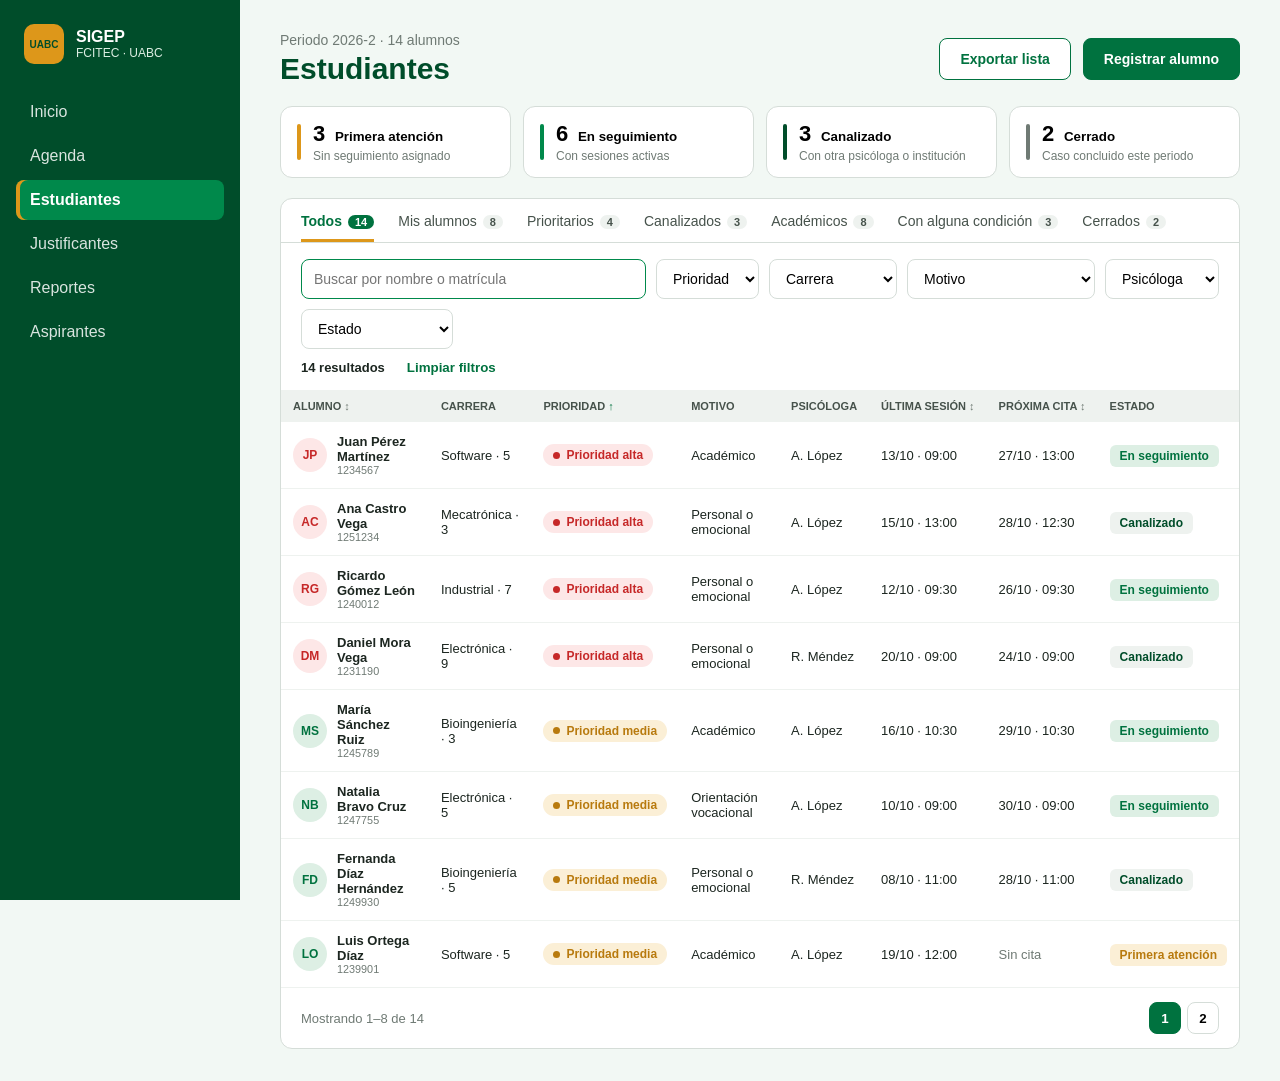
==== frontend/estudiantes/estudiantes.html @ 0ebf7f11 "reorganiza carpetas en minusculas, agrega pagina de estudiantes y datos de prueba" ====
<!DOCTYPE html>
<html lang="es">
<head>
  <meta charset="UTF-8">
  <meta name="viewport" content="width=device-width, initial-scale=1.0">
  <title>Estudiantes | SIGEP</title>
  <link rel="stylesheet" href="estudiantes.css">
  <script src="mock-estudiantes.js" defer></script>
  <script src="estudiantes.js" defer></script>
</head>
<body>
  <!-- Sidebar -->
  <nav class="sidebar" aria-label="Navegación principal">
    <div class="sidebar__brand">
      <div class="sidebar__logo">UABC</div>
      <div>
        <strong>SIGEP</strong>
        <span>FCITEC · UABC</span>
      </div>
    </div>
    <a class="nav-item" href="#">Inicio</a>
    <a class="nav-item" href="#">Agenda</a>
    <a class="nav-item nav-item--active" href="estudiantes.html" aria-current="page">Estudiantes</a>
    <a class="nav-item" href="#">Justificantes</a>
    <a class="nav-item" href="#">Reportes</a>
    <a class="nav-item" href="#">Aspirantes</a>
  </nav>

  <main class="main">
    <!-- Header -->
    <header class="page-header">
      <div>
        <p class="page-header__eyebrow">Periodo 2026-2 · <span id="total-students">0</span> alumnos</p>
        <h1>Estudiantes</h1>
      </div>
      <div class="page-header__actions">
        <button class="btn btn--secondary" type="button" id="export-button">Exportar lista</button>
        <button class="btn btn--primary" type="button" id="register-button">Registrar alumno</button>
      </div>
    </header>

    <!-- Workflow: one card per case status, also works as a filter -->
    <section class="workflow" id="workflow" aria-label="Flujo de trabajo"></section>

    <section class="card">
      <!-- Saved views -->
      <div class="tabs" id="tabs" role="tablist"></div>

      <!-- Search and filters -->
      <div class="toolbar">
        <div class="search">
          <label class="sr-only" for="search">Buscar por nombre o matrícula</label>
          <input id="search" type="search" placeholder="Buscar por nombre o matrícula">
        </div>
        <select id="filter-priority" aria-label="Prioridad">
          <option value="">Prioridad</option>
          <option value="high">Alta</option>
          <option value="medium">Media</option>
          <option value="stable">Estable</option>
        </select>
        <select id="filter-program" aria-label="Carrera"><option value="">Carrera</option></select>
        <select id="filter-reason" aria-label="Motivo"><option value="">Motivo</option></select>
        <select id="filter-psychologist" aria-label="Psicóloga"><option value="">Psicóloga</option></select>
        <select id="filter-status" aria-label="Estado">
          <option value="">Estado</option>
          <option value="first_attention">Primera atención</option>
          <option value="follow_up">En seguimiento</option>
          <option value="referred">Canalizado</option>
          <option value="closed">Cerrado</option>
        </select>
      </div>

      <!-- Active filters -->
      <div class="active-filters">
        <strong id="results-count">0 resultados</strong>
        <div id="filter-chips"></div>
        <button class="link-button" type="button" id="clear-filters">Limpiar filtros</button>
      </div>

      <!-- Table -->
      <div class="table-wrapper">
        <table class="students-table">
          <thead>
            <tr>
              <th><button type="button" class="sort" data-sort="name">Alumno</button></th>
              <th>Carrera</th>
              <th><button type="button" class="sort" data-sort="priority">Prioridad</button></th>
              <th>Motivo</th>
              <th>Psicóloga</th>
              <th><button type="button" class="sort" data-sort="lastSession">Última sesión</button></th>
              <th><button type="button" class="sort" data-sort="nextAppointment">Próxima cita</button></th>
              <th>Estado</th>
            </tr>
          </thead>
          <tbody id="students-body"></tbody>
        </table>
      </div>

      <!-- Pagination -->
      <div class="pagination">
        <span id="page-info"></span>
        <div id="page-buttons"></div>
      </div>
    </section>
  </main>

  <!-- Register student modal (HU-02) -->
  <dialog class="modal" id="register-modal" aria-labelledby="register-title">
    <form id="register-form" novalidate>
      <div class="modal__header">
        <div>
          <h2 id="register-title">Registrar alumno</h2>
          <p>Los campos con * son obligatorios.</p>
        </div>
        <button class="modal__close" type="button" data-close aria-label="Cerrar">×</button>
      </div>
      <div class="modal__body">
        <div class="form-row">
          <div class="field">
            <label for="enrollment">Matrícula *</label>
            <input id="enrollment" name="enrollment" inputmode="numeric" maxlength="10" required>
          </div>
          <div class="field">
            <label for="sex">Sexo *</label>
            <select id="sex" name="sex" required>
              <option value="">Selecciona</option>
              <option value="F">Femenino</option>
              <option value="M">Masculino</option>
              <option value="NB">No binario</option>
            </select>
          </div>
        </div>
        <div class="field">
          <label for="fullName">Nombre completo *</label>
          <input id="fullName" name="fullName" maxlength="150" required>
        </div>
        <div class="form-row">
          <div class="field">
            <label for="program">Carrera *</label>
            <select id="program" name="program" required></select>
          </div>
          <div class="field">
            <label for="semester">Semestre *</label>
            <input id="semester" name="semester" type="number" min="1" max="12" required>
          </div>
        </div>
        <div class="form-row">
          <div class="field">
            <label for="reason">Motivo de atención *</label>
            <select id="reason" name="reason" required></select>
          </div>
          <div class="field">
            <label for="psychologist">Psicóloga *</label>
            <select id="psychologist" name="psychologist" required></select>
          </div>
        </div>
        <p class="form-error" id="form-error" role="alert" hidden></p>
      </div>
      <div class="modal__footer">
        <button class="btn btn--secondary" type="button" data-close>Cancelar</button>
        <button class="btn btn--primary" type="submit">Guardar alumno</button>
      </div>
    </form>
  </dialog>
</body>
</html>
---- frontend/estudiantes/estudiantes.css ----
/* ===== Design tokens (same colors as the Figma prototype) ===== */
:root {
  --green-900: #004d2a;
  --green-700: #00723f;
  --green-600: #00894b;
  --green-100: #ddefe4;
  --green-50: #f2f8f4;
  --gold-600: #b87a0e;
  --gold-500: #dd971a;
  --gold-100: #fbefd6;
  --red-600: #c62828;
  --red-100: #fde7e7;
  --gray-900: #1c2620;
  --gray-700: #46524b;
  --gray-500: #6f7a74;
  --gray-300: #d5ddd8;
  --gray-100: #eef2ef;
  --white: #ffffff;
  --radius: 8px;
  font-family: Arial, Helvetica, sans-serif;
  color: var(--gray-900);
}

* { box-sizing: border-box; }
body { margin: 0; background: var(--green-50); }
h1 { margin: 0; font-size: 30px; color: var(--green-900); }
h2 { margin: 0; font-size: 20px; color: var(--green-900); }
.sr-only { position: absolute; width: 1px; height: 1px; overflow: hidden; clip: rect(0 0 0 0); }
:focus-visible { outline: 3px solid var(--gold-500); outline-offset: 2px; }

/* ===== Sidebar ===== */
.sidebar {
  position: fixed; inset: 0 auto 0 0; width: 240px;
  display: flex; flex-direction: column; gap: 4px;
  padding: 24px 16px; background: var(--green-900);
}
.sidebar__brand { display: flex; align-items: center; gap: 12px; padding: 0 8px 24px; color: var(--white); }
.sidebar__brand span { display: block; font-size: 12px; color: var(--green-100); }
.sidebar__logo { width: 40px; height: 40px; border-radius: 10px; background: var(--gold-500); color: var(--green-900); display: grid; place-items: center; font-size: 10px; font-weight: bold; }
.nav-item { padding: 11px 14px; border-radius: var(--radius); color: var(--white); text-decoration: none; opacity: 0.85; }
.nav-item:hover { background: var(--green-700); opacity: 1; }
.nav-item--active { background: var(--green-600); opacity: 1; font-weight: bold; box-shadow: inset 4px 0 0 var(--gold-500); }

/* ===== Layout ===== */
.main { margin-left: 240px; padding: 32px 40px; display: flex; flex-direction: column; gap: 20px; }
.page-header { display: flex; justify-content: space-between; align-items: center; gap: 16px; flex-wrap: wrap; }
.page-header__eyebrow { margin: 0 0 4px; color: var(--gray-500); font-size: 14px; }
.page-header__actions { display: flex; gap: 12px; }
.card { background: var(--white); border: 1px solid var(--gray-300); border-radius: 12px; overflow: hidden; }

/* ===== Buttons ===== */
.btn { min-height: 42px; padding: 0 20px; border-radius: var(--radius); border: 1.5px solid var(--green-700); font-weight: bold; font-size: 14px; cursor: pointer; }
.btn--primary { background: var(--green-700); color: var(--white); }
.btn--primary:hover { background: var(--green-900); }
.btn--secondary { background: var(--white); color: var(--green-700); }
.btn--secondary:hover { background: var(--green-100); }
.link-button { border: 0; background: none; color: var(--green-700); font-weight: bold; cursor: pointer; }

/* ===== Workflow cards ===== */
.workflow { display: grid; grid-template-columns: repeat(4, 1fr); gap: 12px; }
.workflow-card {
  display: flex; align-items: center; gap: 12px; padding: 14px 16px; text-align: left;
  background: var(--white); border: 1px solid var(--gray-300); border-radius: 12px; cursor: pointer;
}
.workflow-card[aria-pressed="true"] { background: var(--green-100); border: 2px solid var(--green-600); }
.workflow-card__bar { width: 4px; height: 36px; border-radius: 2px; }
.workflow-card__count { font-size: 22px; font-weight: bold; margin-right: 6px; }
.workflow-card__label { font-weight: bold; }
.workflow-card small { display: block; color: var(--gray-500); font-size: 12px; margin-top: 2px; }

/* ===== Tabs ===== */
.tabs { display: flex; gap: 24px; padding: 14px 20px 0; border-bottom: 1px solid var(--gray-300); overflow-x: auto; }
.tab { padding: 0 0 10px; border: 0; border-bottom: 3px solid transparent; background: none; color: var(--gray-700); font-size: 14px; cursor: pointer; white-space: nowrap; }
.tab[aria-selected="true"] { color: var(--green-700); font-weight: bold; border-bottom-color: var(--gold-500); }
.tab__count { margin-left: 6px; padding: 1px 7px; border-radius: 999px; background: var(--gray-100); font-size: 11px; font-weight: bold; }
.tab[aria-selected="true"] .tab__count { background: var(--green-700); color: var(--white); }

/* ===== Toolbar and filters ===== */
.toolbar { display: flex; flex-wrap: wrap; gap: 10px; padding: 16px 20px 10px; }
.search { flex: 1 1 260px; }
.search input, .toolbar select { width: 100%; min-height: 40px; padding: 8px 12px; border: 1px solid var(--gray-300); border-radius: var(--radius); font-size: 14px; background: var(--white); }
.search input { border-color: var(--green-600); }
.toolbar select { width: auto; }
.toolbar select.is-active { background: var(--green-100); border-color: var(--green-600); font-weight: bold; }
.active-filters { display: flex; flex-wrap: wrap; align-items: center; gap: 8px; padding: 0 20px 14px; font-size: 13px; }
#filter-chips { display: flex; flex-wrap: wrap; gap: 8px; }
.chip { display: inline-flex; align-items: center; gap: 6px; padding: 4px 8px 4px 10px; border: 0; border-radius: 999px; background: var(--green-100); color: var(--green-900); font-size: 12px; cursor: pointer; }

/* ===== Table ===== */
.table-wrapper { overflow-x: auto; }
.students-table { width: 100%; border-collapse: collapse; font-size: 13px; }
.students-table th { padding: 10px 12px; background: var(--gray-100); color: var(--gray-700); font-size: 11px; text-align: left; text-transform: uppercase; white-space: nowrap; }
.students-table td { padding: 12px; border-bottom: 1px solid var(--gray-100); vertical-align: middle; }
.students-table tbody tr { cursor: pointer; }
.students-table tbody tr:hover { background: var(--green-50); }
.sort { border: 0; background: none; padding: 0; font: inherit; color: inherit; text-transform: inherit; cursor: pointer; }
.sort::after { content: " ↕"; color: var(--gray-500); }
.sort[data-direction="asc"]::after { content: " ↑"; color: var(--green-700); }
.sort[data-direction="desc"]::after { content: " ↓"; color: var(--green-700); }

.student-cell { display: flex; align-items: center; gap: 10px; }
.avatar { width: 34px; height: 34px; flex-shrink: 0; border-radius: 50%; display: grid; place-items: center; font-weight: bold; font-size: 12px; background: var(--green-100); color: var(--green-700); }
.avatar--high { background: var(--red-100); color: var(--red-600); }
.student-cell small { display: block; color: var(--gray-500); }
.muted { color: var(--gray-500); }
.empty-row td { text-align: center; padding: 32px; color: var(--gray-500); cursor: default; }

/* Badges: color + text, never color alone */
.badge { display: inline-flex; align-items: center; gap: 6px; padding: 4px 10px; border-radius: 999px; font-size: 12px; font-weight: bold; white-space: nowrap; }
.badge::before { content: ""; width: 7px; height: 7px; border-radius: 50%; background: currentColor; }
.badge--high { background: var(--red-100); color: var(--red-600); }
.badge--medium { background: var(--gold-100); color: var(--gold-600); }
.badge--stable { background: var(--green-100); color: var(--green-700); }
.status { padding: 4px 10px; border-radius: 6px; font-size: 12px; font-weight: bold; white-space: nowrap; }
.status--first_attention { background: var(--gold-100); color: var(--gold-600); }
.status--follow_up { background: var(--green-100); color: var(--green-700); }
.status--referred { background: var(--gray-100); color: var(--green-900); }
.status--closed { background: var(--gray-100); color: var(--gray-500); }

/* ===== Pagination ===== */
.pagination { display: flex; justify-content: space-between; align-items: center; padding: 14px 20px; font-size: 13px; color: var(--gray-500); }
#page-buttons { display: flex; gap: 6px; }
.page-button { width: 32px; height: 32px; border: 1px solid var(--gray-300); border-radius: var(--radius); background: var(--white); cursor: pointer; font-weight: bold; }
.page-button[aria-current="page"] { background: var(--green-700); border-color: var(--green-700); color: var(--white); }

/* ===== Modal ===== */
.modal { width: min(560px, calc(100% - 32px)); padding: 0; border: 0; border-radius: 16px; }
.modal::backdrop { background: rgba(13, 31, 20, 0.5); }
.modal__header { display: flex; justify-content: space-between; padding: 24px 24px 12px; }
.modal__header p { margin: 4px 0 0; color: var(--gray-500); font-size: 13px; }
.modal__close { border: 0; background: none; font-size: 24px; cursor: pointer; color: var(--gray-500); }
.modal__body { display: flex; flex-direction: column; gap: 14px; padding: 0 24px 20px; }
.modal__footer { display: flex; justify-content: flex-end; gap: 12px; padding: 16px 24px; background: var(--gray-100); }
.form-row { display: grid; grid-template-columns: 1fr 1fr; gap: 12px; }
.field { display: flex; flex-direction: column; gap: 6px; }
.field label { font-size: 13px; font-weight: bold; color: var(--gray-700); }
.field input, .field select { min-height: 42px; padding: 8px 12px; border: 1px solid var(--gray-300); border-radius: var(--radius); font-size: 14px; }
.field--error input, .field--error select { border-color: var(--red-600); }
.form-error { margin: 0; padding: 10px 12px; border-radius: var(--radius); background: var(--red-100); color: var(--red-600); font-size: 13px; }

/* ===== Small screens ===== */
@media (max-width: 1000px) {
  .workflow { grid-template-columns: repeat(2, 1fr); }
}
@media (max-width: 800px) {
  .sidebar { position: static; width: auto; flex-direction: row; flex-wrap: wrap; }
  .sidebar__brand { display: none; }
  .main { margin-left: 0; padding: 20px 16px; }
  .form-row { grid-template-columns: 1fr; }
}
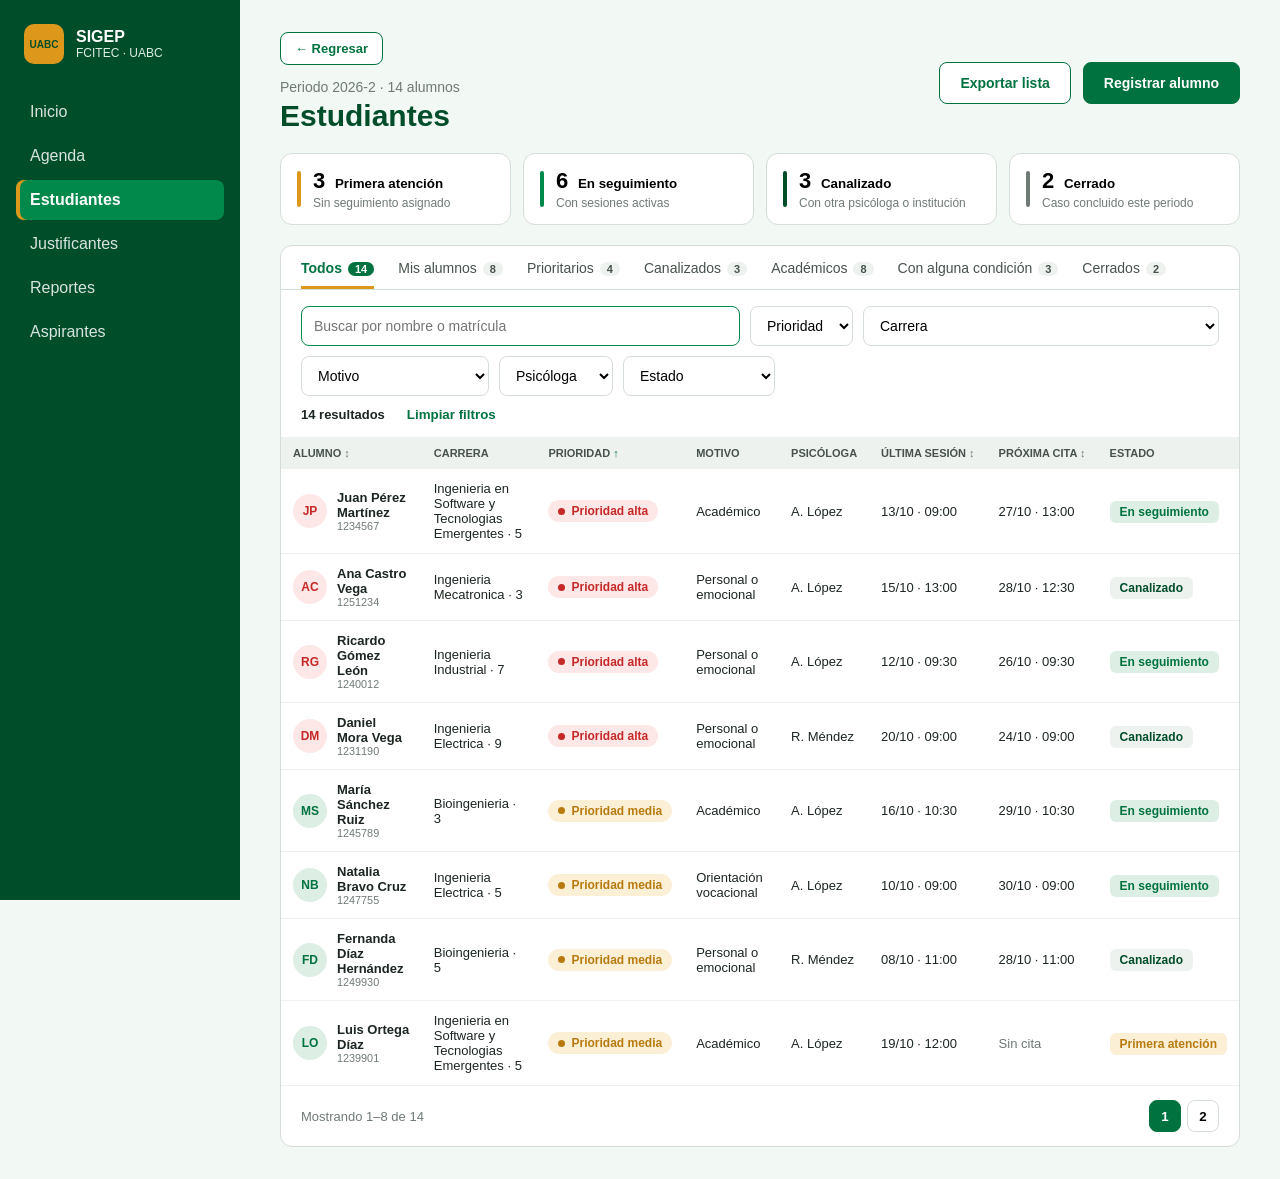
==== commit 394c8c83: "Se agrego la creacion de cuenta y se modificaron validaciones de los campos del registro" ====
--- a/frontend/estudiantes/estudiantes.html
+++ b/frontend/estudiantes/estudiantes.html
@@ -5,7 +5,9 @@
   <meta name="viewport" content="width=device-width, initial-scale=1.0">
   <title>Estudiantes | SIGEP</title>
   <link rel="stylesheet" href="estudiantes.css">
+  <link rel="stylesheet" href="../shared/validation.css">
   <script src="mock-estudiantes.js" defer></script>
+  <script src="../shared/validation.js" defer></script>
   <script src="estudiantes.js" defer></script>
 </head>
 <body>
@@ -30,6 +32,7 @@
     <!-- Header -->
     <header class="page-header">
       <div>
+        <a class="btn-back" href="../login/access.php">← Regresar</a>
         <p class="page-header__eyebrow">Periodo 2026-2 · <span id="total-students">0</span> alumnos</p>
         <h1>Estudiantes</h1>
       </div>
@@ -118,7 +121,7 @@
         <div class="form-row">
           <div class="field">
             <label for="enrollment">Matrícula *</label>
-            <input id="enrollment" name="enrollment" inputmode="numeric" maxlength="10" required>
+            <input id="enrollment" name="enrollment" required placeholder="Ej. 1270021">
           </div>
           <div class="field">
             <label for="sex">Sexo *</label>
--- a/frontend/shared/validation.css
+++ b/frontend/shared/validation.css
@@ -0,0 +1,45 @@
+/* Estilos compartidos para mensajes de validación (aspirantes, citas, estudiantes) */
+.field-error {
+  margin: 6px 0 0;
+  padding: 0;
+  color: #c62828;
+  font-size: 12.5px;
+  line-height: 1.4;
+  font-weight: 600;
+  text-align: left;
+}
+
+.field-error:empty {
+  display: none;
+}
+
+.field>.field-error {
+  margin: 0;
+}
+
+.input-invalid,
+.input-invalid:focus {
+  border-color: #c62828 !important;
+  background-color: #fff8f8 !important;
+}
+
+/* Botón de regresar reutilizable */
+.btn-back {
+  display: inline-flex;
+  align-items: center;
+  gap: 6px;
+  margin-bottom: 14px;
+  padding: 8px 14px;
+  border: 1px solid #00733f;
+  border-radius: 8px;
+  background: #fff;
+  color: #00733f;
+  font-size: 13px;
+  font-weight: bold;
+  text-decoration: none;
+  cursor: pointer;
+}
+
+.btn-back:hover {
+  background: #e3f6ea;
+}
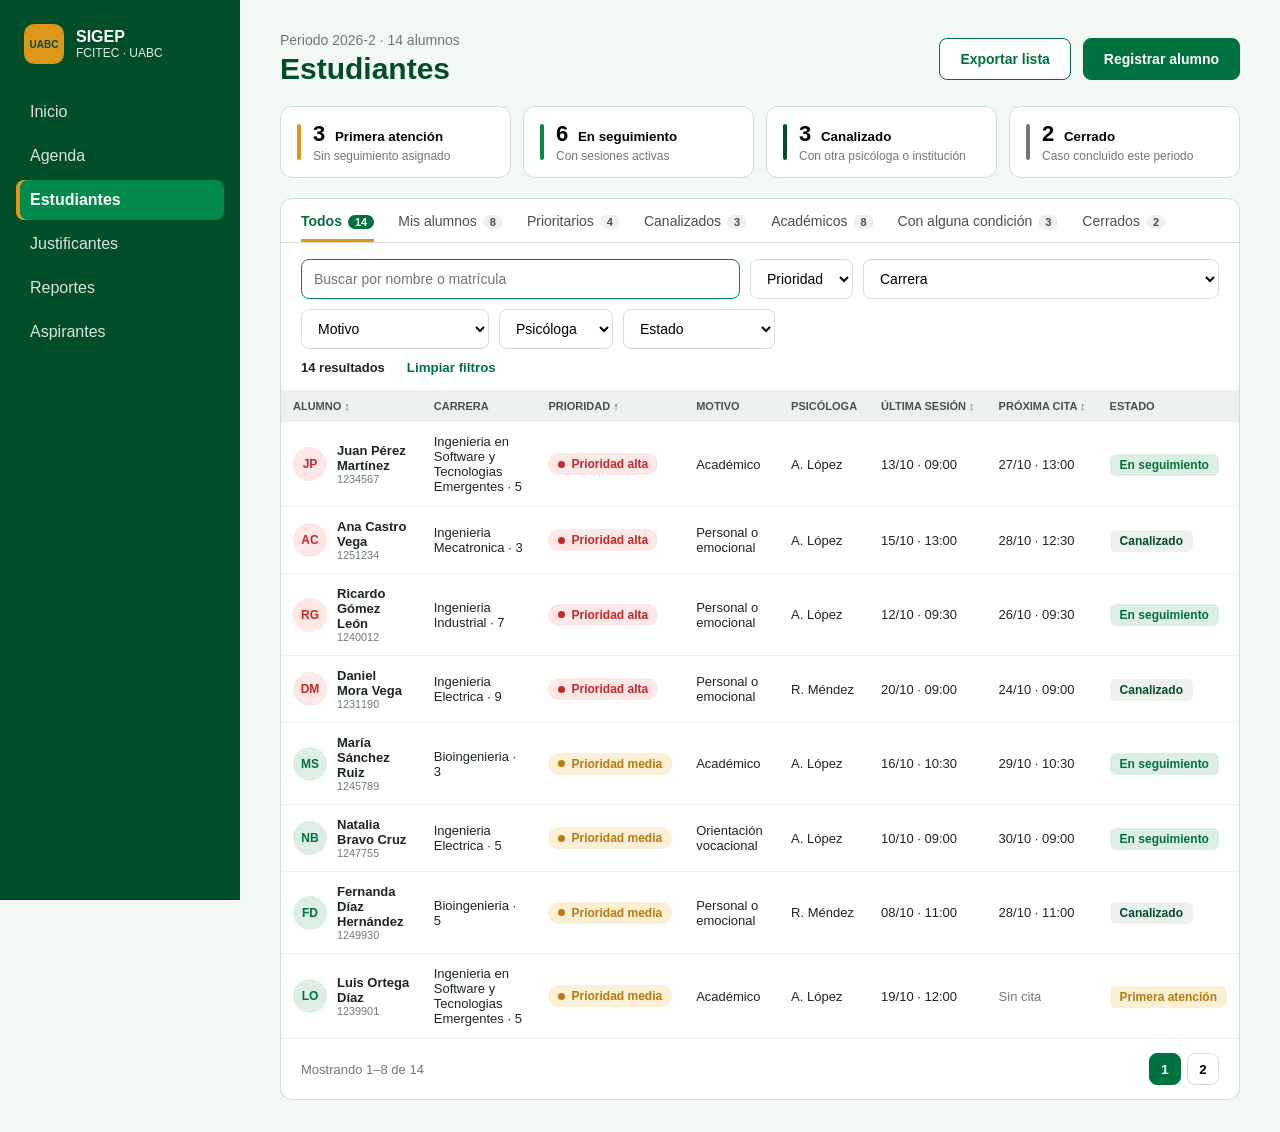
==== commit e04f1132: "feat(inicio): estilos del panel con paleta de estudiantes y navegacion entre paginas" ====
--- a/frontend/estudiantes/estudiantes.html
+++ b/frontend/estudiantes/estudiantes.html
@@ -20,7 +20,7 @@
         <span>FCITEC · UABC</span>
       </div>
     </div>
-    <a class="nav-item" href="#">Inicio</a>
+    <a class="nav-item" href="../inicio/inicio.html">Inicio</a>
     <a class="nav-item" href="#">Agenda</a>
     <a class="nav-item nav-item--active" href="estudiantes.html" aria-current="page">Estudiantes</a>
     <a class="nav-item" href="#">Justificantes</a>
@@ -32,7 +32,6 @@
     <!-- Header -->
     <header class="page-header">
       <div>
-        <a class="btn-back" href="../login/access.php">← Regresar</a>
         <p class="page-header__eyebrow">Periodo 2026-2 · <span id="total-students">0</span> alumnos</p>
         <h1>Estudiantes</h1>
       </div>
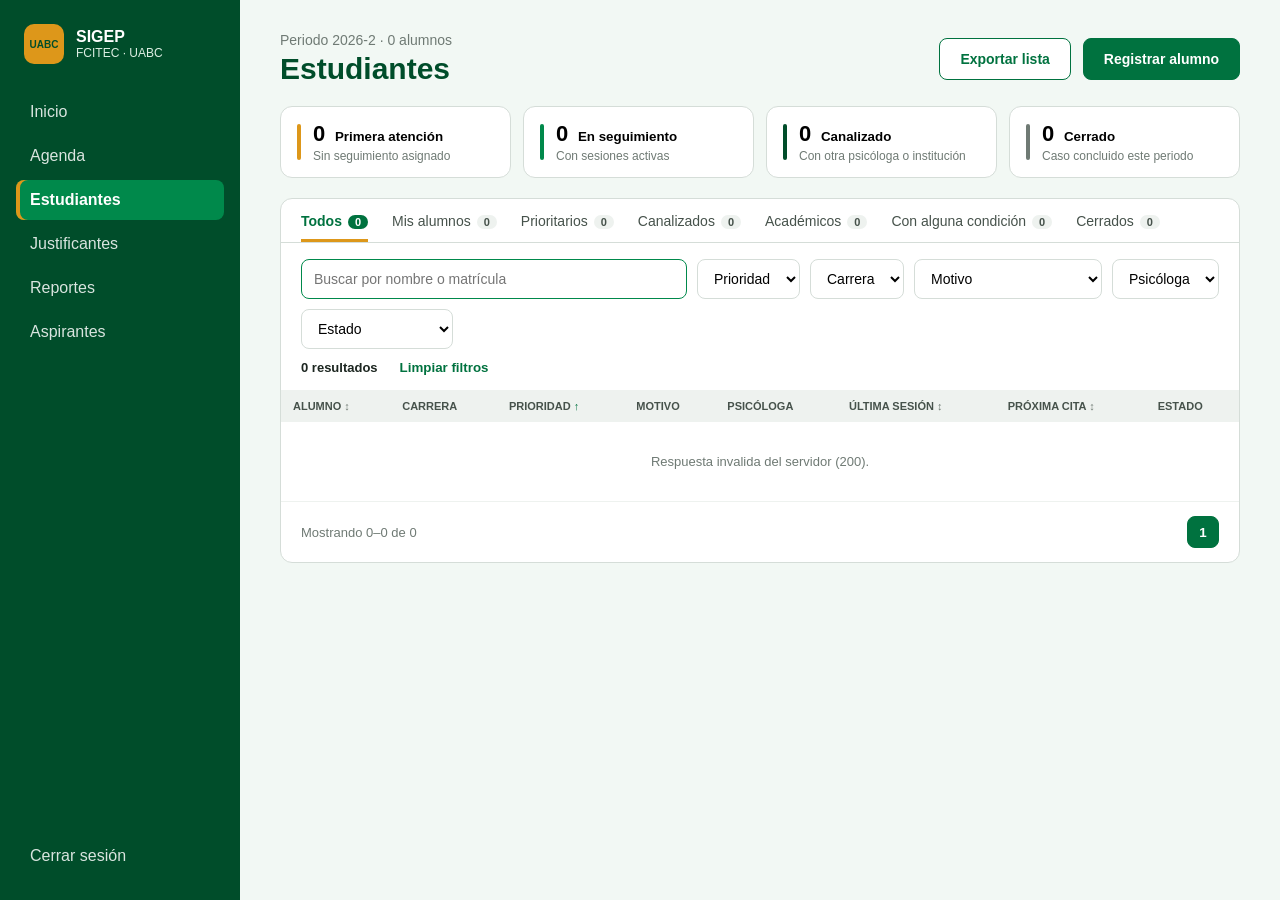
==== commit 2f54e44f: "feat: panel de inicio y estudiantes conectados a la base de datos" ====
--- a/frontend/estudiantes/estudiantes.html
+++ b/frontend/estudiantes/estudiantes.html
@@ -6,9 +6,9 @@
   <title>Estudiantes | SIGEP</title>
   <link rel="stylesheet" href="estudiantes.css">
   <link rel="stylesheet" href="../shared/validation.css">
-  <script src="mock-estudiantes.js" defer></script>
+  <script src="../shared/api.js" defer></script>
   <script src="../shared/validation.js" defer></script>
-  <script src="estudiantes.js" defer></script>
+  <script src="estudiantes.js?v=4" defer></script>
 </head>
 <body>
   <!-- Sidebar -->
@@ -25,7 +25,8 @@
     <a class="nav-item nav-item--active" href="estudiantes.html" aria-current="page">Estudiantes</a>
     <a class="nav-item" href="#">Justificantes</a>
     <a class="nav-item" href="#">Reportes</a>
-    <a class="nav-item" href="#">Aspirantes</a>
+    <a class="nav-item" href="../aspirantes/aspirantes.html">Aspirantes</a>
+    <a class="nav-item nav-item--logout" href="../../backend/admin_logout.php">Cerrar sesi&oacute;n</a>
   </nav>
 
   <main class="main">
@@ -134,7 +135,17 @@
         </div>
         <div class="field">
           <label for="fullName">Nombre completo *</label>
-          <input id="fullName" name="fullName" maxlength="150" required>
+          <input id="fullName" name="fullName" maxlength="150" required placeholder="Nombre(s) y apellidos">
+        </div>
+        <div class="form-row">
+          <div class="field">
+            <label for="email">Correo institucional *</label>
+            <input id="email" name="email" type="email" maxlength="150" required placeholder="nombre@uabc.edu.mx">
+          </div>
+          <div class="field">
+            <label for="phone">Teléfono (10 dígitos) *</label>
+            <input id="phone" name="phone" type="tel" required placeholder="Ej. 6641234567" autocomplete="tel">
+          </div>
         </div>
         <div class="form-row">
           <div class="field">
--- a/frontend/estudiantes/estudiantes.css
+++ b/frontend/estudiantes/estudiantes.css
@@ -147,4 +147,10 @@
   .sidebar__brand { display: none; }
   .main { margin-left: 0; padding: 20px 16px; }
   .form-row { grid-template-columns: 1fr; }
+}
+
+
+/* Cerrar sesion queda al fondo del menu lateral */
+.nav-item--logout {
+  margin-top: auto;
 }
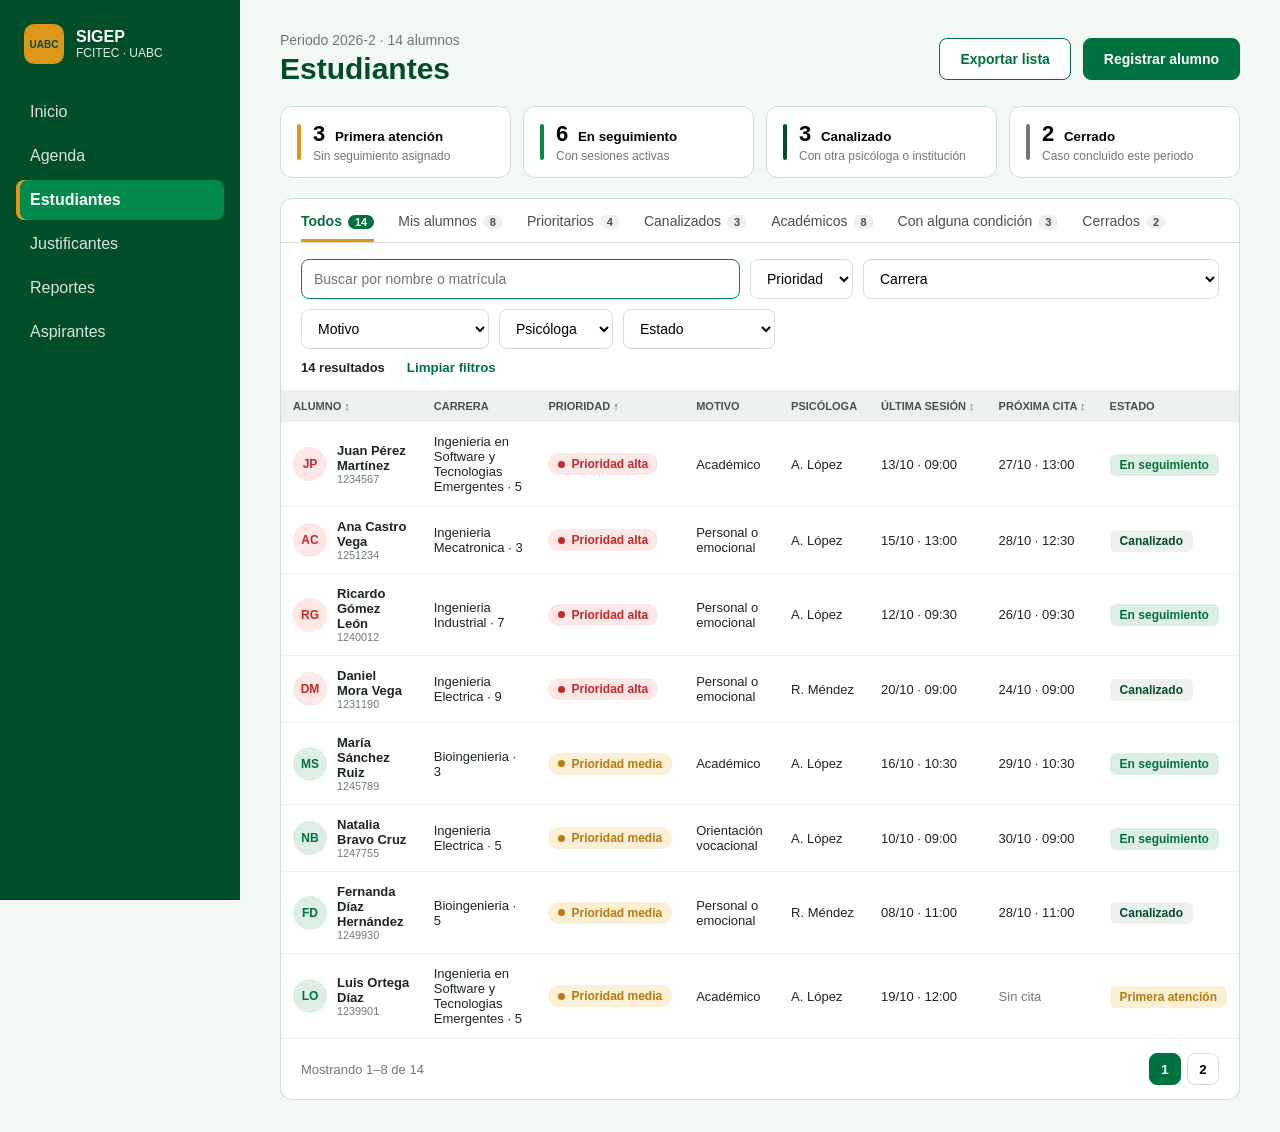
==== commit 417f15da: "Correcion de datos" ====
--- a/frontend/estudiantes/estudiantes.html
+++ b/frontend/estudiantes/estudiantes.html
@@ -6,9 +6,9 @@
   <title>Estudiantes | SIGEP</title>
   <link rel="stylesheet" href="estudiantes.css">
   <link rel="stylesheet" href="../shared/validation.css">
-  <script src="../shared/api.js" defer></script>
+  <script src="mock-estudiantes.js" defer></script>
   <script src="../shared/validation.js" defer></script>
-  <script src="estudiantes.js?v=4" defer></script>
+  <script src="estudiantes.js" defer></script>
 </head>
 <body>
   <!-- Sidebar -->
@@ -25,8 +25,7 @@
     <a class="nav-item nav-item--active" href="estudiantes.html" aria-current="page">Estudiantes</a>
     <a class="nav-item" href="#">Justificantes</a>
     <a class="nav-item" href="#">Reportes</a>
-    <a class="nav-item" href="../aspirantes/aspirantes.html">Aspirantes</a>
-    <a class="nav-item nav-item--logout" href="../../backend/admin_logout.php">Cerrar sesi&oacute;n</a>
+    <a class="nav-item" href="#">Aspirantes</a>
   </nav>
 
   <main class="main">
@@ -135,17 +134,7 @@
         </div>
         <div class="field">
           <label for="fullName">Nombre completo *</label>
-          <input id="fullName" name="fullName" maxlength="150" required placeholder="Nombre(s) y apellidos">
-        </div>
-        <div class="form-row">
-          <div class="field">
-            <label for="email">Correo institucional *</label>
-            <input id="email" name="email" type="email" maxlength="150" required placeholder="nombre@uabc.edu.mx">
-          </div>
-          <div class="field">
-            <label for="phone">Teléfono (10 dígitos) *</label>
-            <input id="phone" name="phone" type="tel" required placeholder="Ej. 6641234567" autocomplete="tel">
-          </div>
+          <input id="fullName" name="fullName" maxlength="150" required>
         </div>
         <div class="form-row">
           <div class="field">
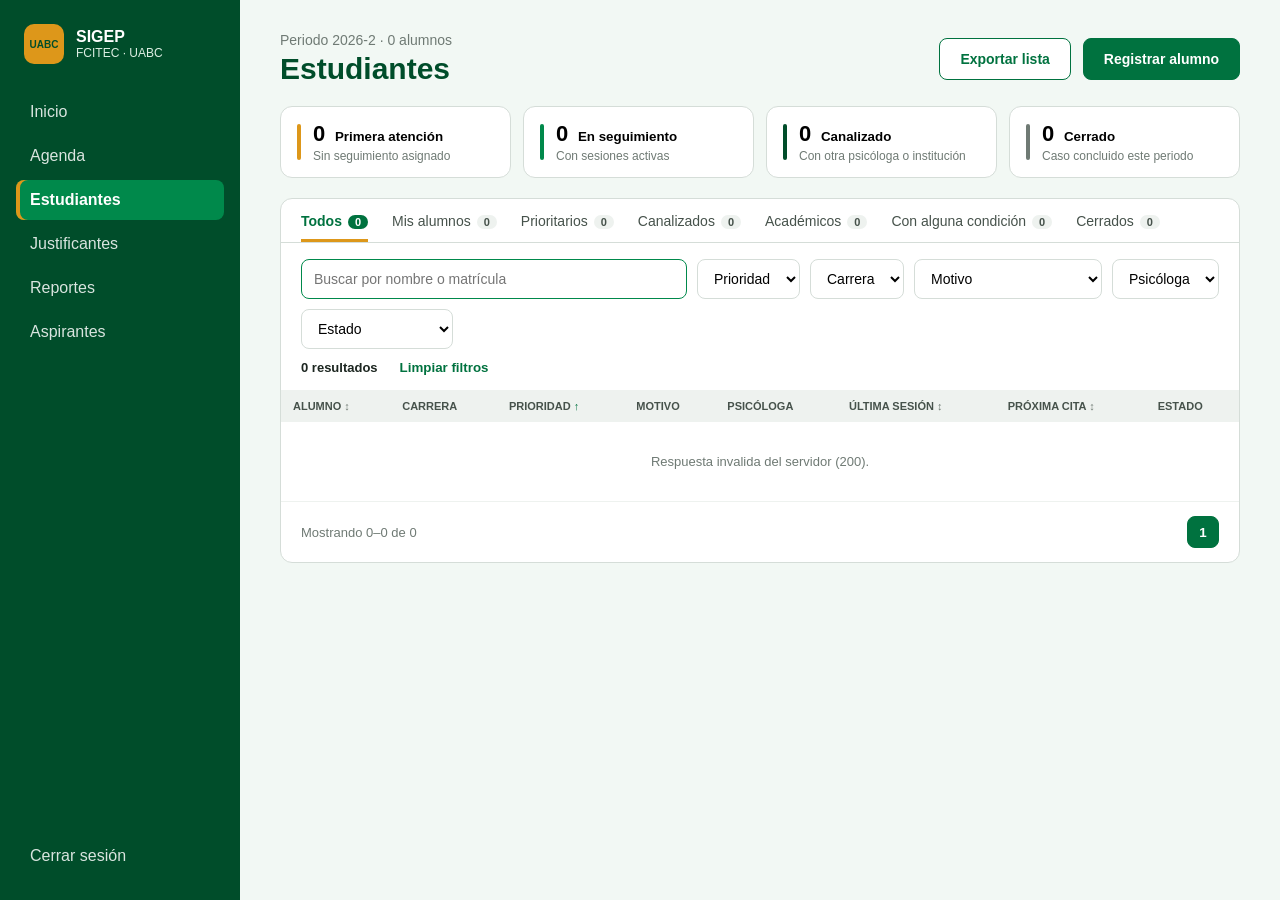
==== commit 0c7df80b: "arreglo: corregi sincronizacion de BD, catalogo de carreras y disponibilidad de citas" ====
--- a/frontend/estudiantes/estudiantes.html
+++ b/frontend/estudiantes/estudiantes.html
@@ -6,9 +6,9 @@
   <title>Estudiantes | SIGEP</title>
   <link rel="stylesheet" href="estudiantes.css">
   <link rel="stylesheet" href="../shared/validation.css">
-  <script src="mock-estudiantes.js" defer></script>
+  <script src="../shared/api.js" defer></script>
   <script src="../shared/validation.js" defer></script>
-  <script src="estudiantes.js" defer></script>
+  <script src="estudiantes.js?v=4" defer></script>
 </head>
 <body>
   <!-- Sidebar -->
@@ -25,7 +25,8 @@
     <a class="nav-item nav-item--active" href="estudiantes.html" aria-current="page">Estudiantes</a>
     <a class="nav-item" href="#">Justificantes</a>
     <a class="nav-item" href="#">Reportes</a>
-    <a class="nav-item" href="#">Aspirantes</a>
+    <a class="nav-item" href="../aspirantes/aspirantes.html">Aspirantes</a>
+    <a class="nav-item nav-item--logout" href="../../backend/admin_logout.php">Cerrar sesi&oacute;n</a>
   </nav>
 
   <main class="main">
@@ -134,7 +135,17 @@
         </div>
         <div class="field">
           <label for="fullName">Nombre completo *</label>
-          <input id="fullName" name="fullName" maxlength="150" required>
+          <input id="fullName" name="fullName" maxlength="150" required placeholder="Nombre(s) y apellidos">
+        </div>
+        <div class="form-row">
+          <div class="field">
+            <label for="email">Correo institucional *</label>
+            <input id="email" name="email" type="email" maxlength="150" required placeholder="nombre@uabc.edu.mx">
+          </div>
+          <div class="field">
+            <label for="phone">Teléfono (10 dígitos) *</label>
+            <input id="phone" name="phone" type="tel" required placeholder="Ej. 6641234567" autocomplete="tel">
+          </div>
         </div>
         <div class="form-row">
           <div class="field">
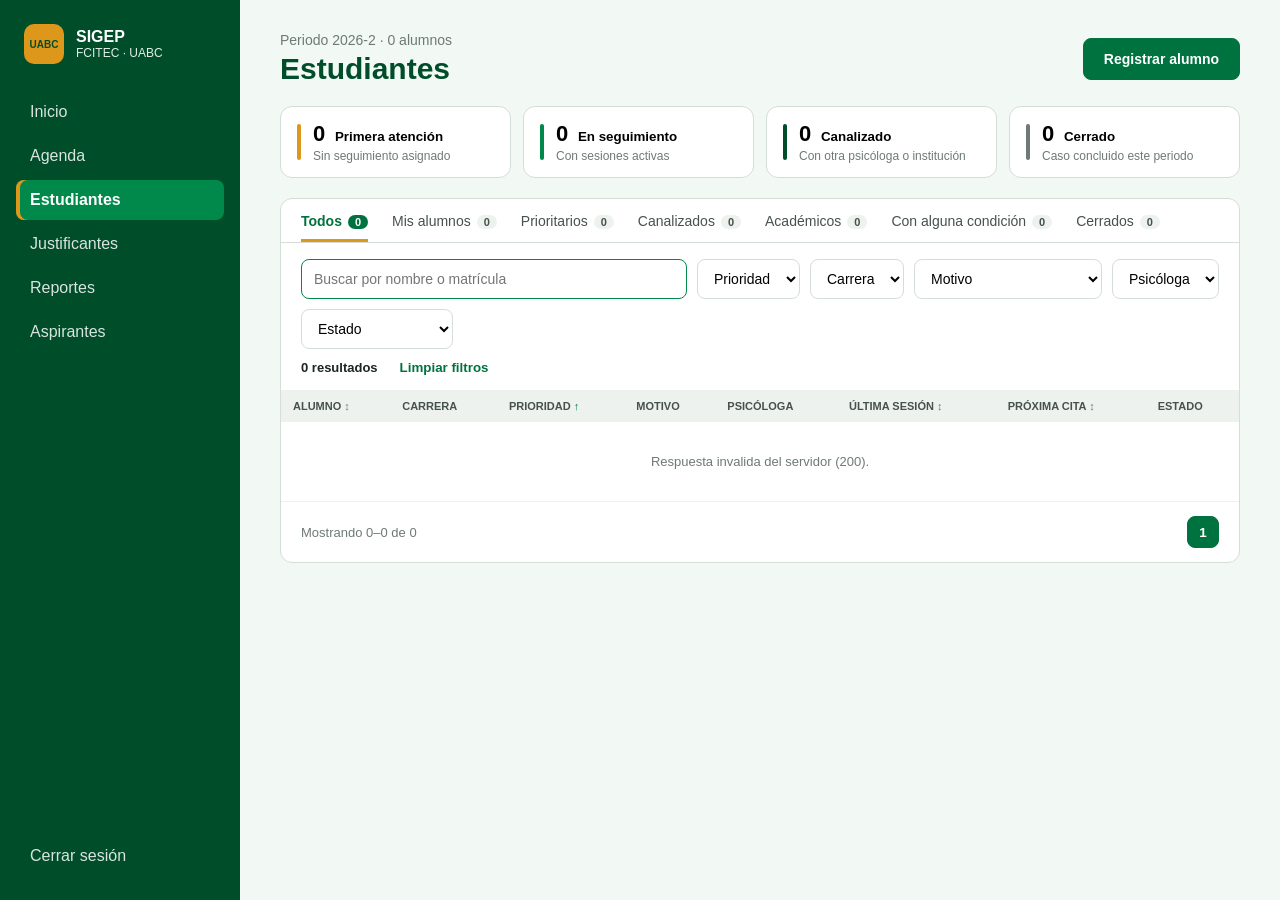
==== commit 29b34cd9: "(estudiantes): remover boton y funcion de exportar" ====
--- a/frontend/estudiantes/estudiantes.html
+++ b/frontend/estudiantes/estudiantes.html
@@ -37,7 +37,6 @@
         <h1>Estudiantes</h1>
       </div>
       <div class="page-header__actions">
-        <button class="btn btn--secondary" type="button" id="export-button">Exportar lista</button>
         <button class="btn btn--primary" type="button" id="register-button">Registrar alumno</button>
       </div>
     </header>
